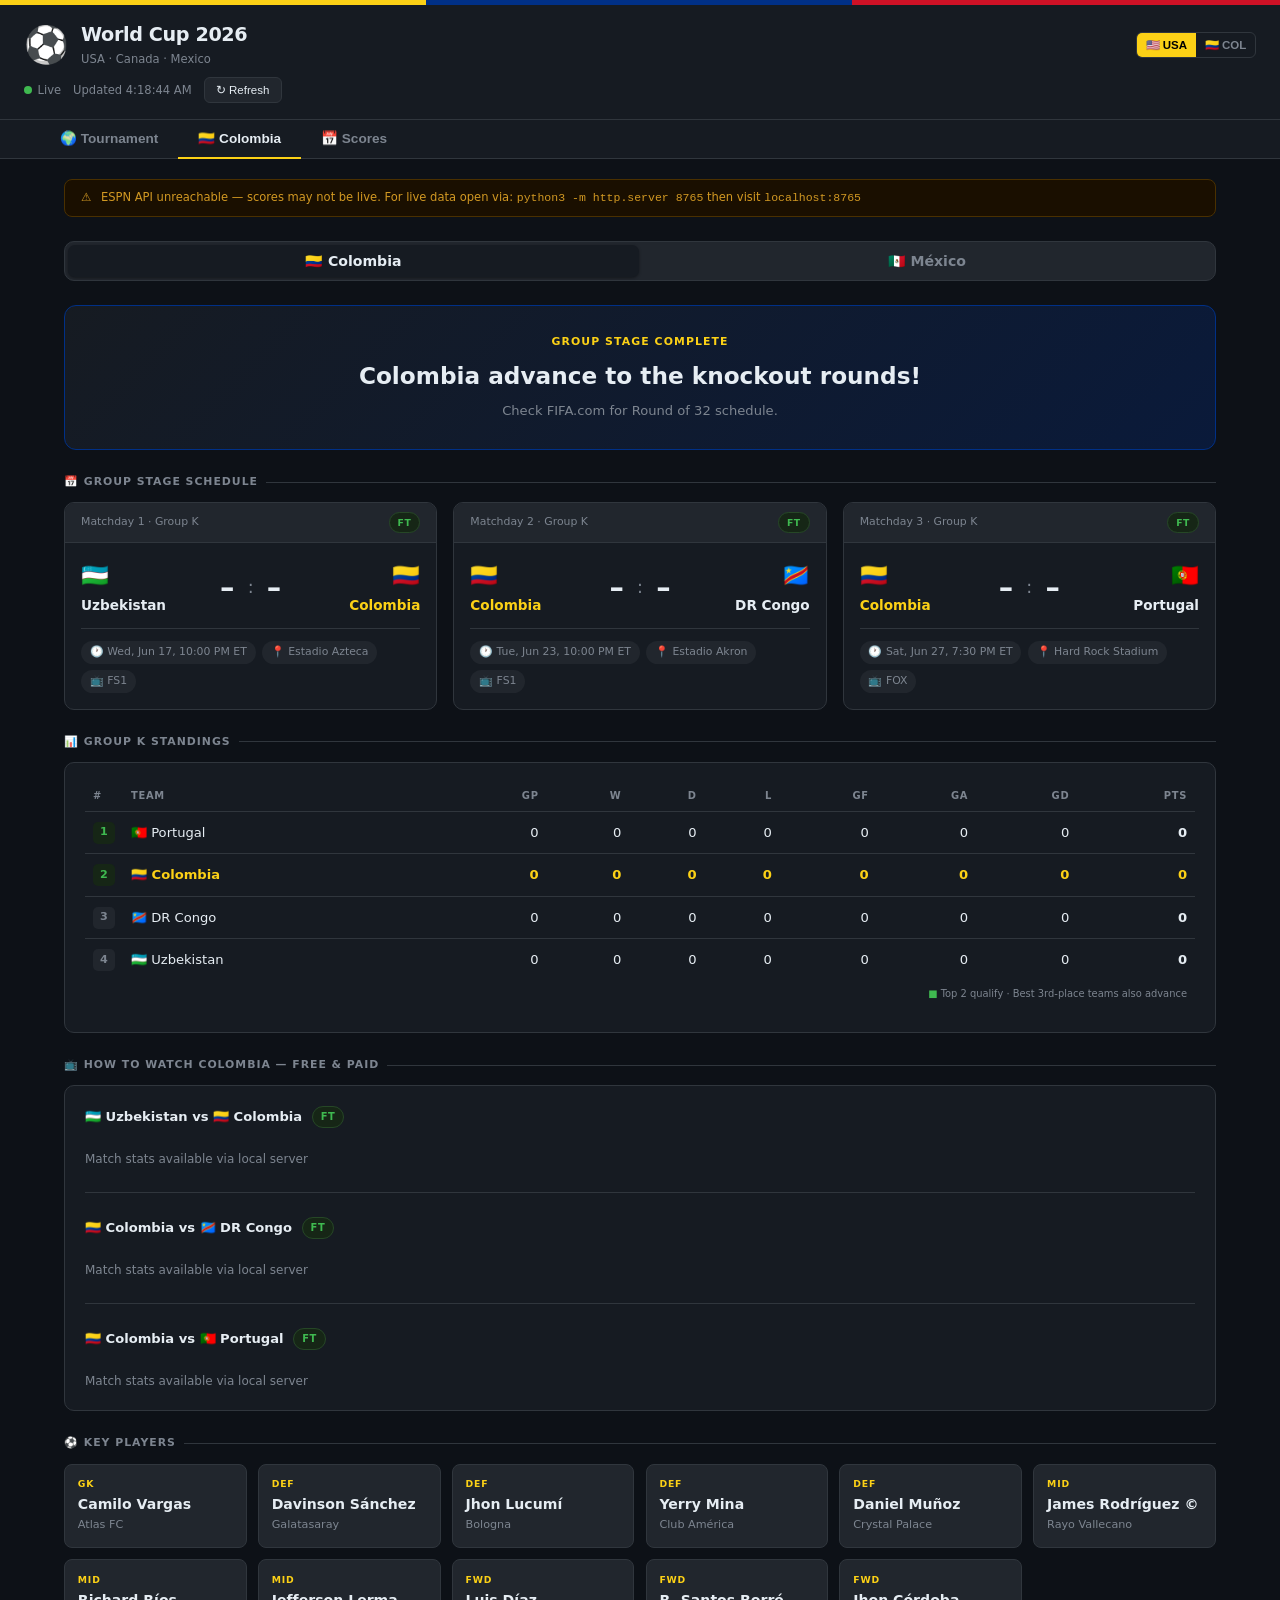
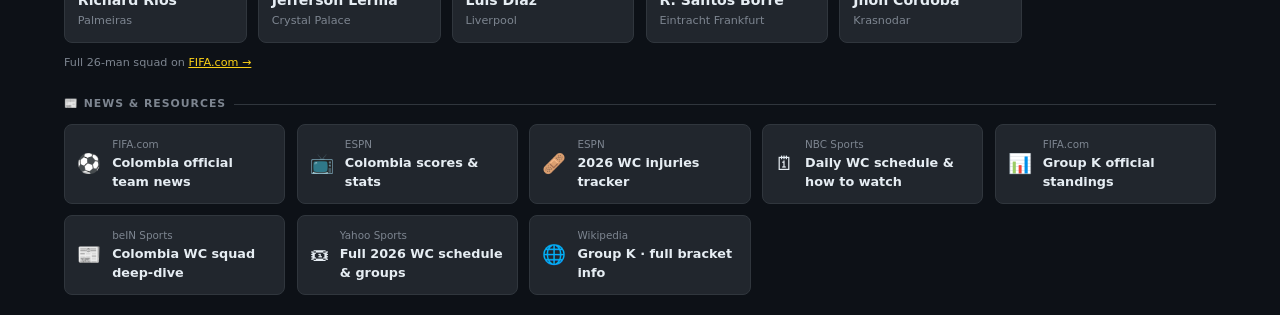
==== col/index.html @ 370831bf "Add country subpages /col and /mex with per-country PWA icons - Extract shared JS to app.js and CSS " ====
<!DOCTYPE html>
<html lang="es">
<head>
<meta charset="UTF-8">
<meta name="viewport" content="width=device-width, initial-scale=1.0">
<title>Colombia — Copa Mundial 2026</title>
<link rel="manifest" href="manifest.json">
<link rel="apple-touch-icon" href="../colombia_wc26_icon.png">
<meta name="apple-mobile-web-app-capable" content="yes">
<meta name="apple-mobile-web-app-status-bar-style" content="black-translucent">
<meta name="apple-mobile-web-app-title" content="Colombia 2026">
<meta name="theme-color" content="#FCD116">
<link rel="stylesheet" href="../app.css">
</head>
<body>

<div class="flag-stripe"></div>

<header>
  <div class="header-top">
    <div class="header-left">
      <span class="flag-icon">⚽</span>
      <div>
        <h1 id="app-title">World Cup 2026</h1>
        <div class="sub">USA · Canada · Mexico</div>
      </div>
    </div>
    <div class="lang-toggle">
      <button class="lang-btn active" id="lang-en" onclick="setLang('en')">🇺🇸 USA</button>
      <button class="lang-btn" id="lang-es" onclick="setLang('es')">🇨🇴 COL</button>
    </div>
  </div>
  <div class="header-right">
    <span id="live-indicator"><span class="live-dot"></span>Live</span>
    <span id="last-updated"></span>
    <button class="btn" id="btn-refresh" onclick="refresh()">↻ Refresh</button>
  </div>
</header>

<nav class="tabs-bar">
  <div class="tabs-nav">
    <button class="tab-btn active" data-tab="overview" onclick="switchTab('overview')">🌍 Tournament</button>
    <button class="tab-btn" id="btn-tab-team" data-tab="team" onclick="switchTab('team')">🇨🇴 Colombia</button>
    <button class="tab-btn" data-tab="scores" onclick="switchTab('scores')">📅 Scores</button>
  </div>
</nav>

<main>

  <!-- alert bar (shown on API error) -->
  <div class="alert-bar" id="alert-bar">
    <span>⚠️</span>
    <span id="alert-msg"></span>
  </div>

  <!-- ══════════════════════════════════════════════ -->
  <!-- TOURNAMENT OVERVIEW TAB                        -->
  <!-- ══════════════════════════════════════════════ -->
  <div id="tab-overview" class="tab-content active">

    <!-- Today's Games -->
    <div>
      <div class="section-label" id="today-label">⚽ Today's Games</div>
      <div id="today-games">
        <div class="today-empty">
          <div class="empty-title">Loading today's schedule…</div>
        </div>
      </div>
    </div>

    <!-- Tomorrow's Games -->
    <div>
      <div class="section-label" id="tomorrow-label">⚽ Tomorrow's Games</div>
      <div id="tomorrow-games">
        <div class="today-empty">
          <div class="empty-title">Loading tomorrow's schedule…</div>
        </div>
      </div>
    </div>

    <!-- All Group Standings -->
    <div>
      <div class="section-label" id="label-all-standings">📊 All Group Standings</div>
      <div id="all-groups">
        <div class="today-empty">
          <div class="empty-title">Loading standings…</div>
        </div>
      </div>
    </div>

  </div>

  <!-- ══════════════════════════════════════════════ -->
  <!-- TEAM TAB (Colombia / Mexico)                   -->
  <!-- ══════════════════════════════════════════════ -->
  <div id="tab-team" class="tab-content">

    <!-- TEAM SWITCHER -->
    <div class="team-switcher">
      <button class="team-btn active" id="team-btn-colombia" data-team="colombia" onclick="switchTeam('colombia')">🇨🇴 Colombia</button>
      <button class="team-btn" id="team-btn-mexico" data-team="mexico" onclick="switchTeam('mexico')">🇲🇽 México</button>
    </div>

    <!-- HERO -->
    <div id="hero"></div>

    <!-- MATCHES -->
    <div>
      <div class="section-label" id="label-col-schedule">📅 Group Stage Schedule</div>
      <div class="matches-grid" id="matches"></div>
    </div>

    <!-- STANDINGS -->
    <div>
      <div class="section-label" id="label-col-standings">📊 Group K Standings</div>
      <div class="card">
        <table class="standings-tbl" id="standings"></table>
      </div>
    </div>

    <!-- STREAMS -->
    <div>
      <div class="section-label" id="label-how-to-watch">📺 How to Watch Colombia — Free &amp; Paid</div>
      <div class="card">
        <div class="streams-list" id="streams"></div>
      </div>
    </div>

    <!-- SQUAD -->
    <div>
      <div class="section-label" id="label-key-players">⚽ Key Players</div>
      <div class="squad-grid" id="squad"></div>
      <p id="squad-footer" style="font-size:.7rem;color:var(--muted);margin-top:.75rem">
        Full 26-man squad on
        <a href="https://www.fifa.com/en/tournaments/mens/worldcup/canadamexicousa2026/teams/colombia/team-news"
           target="_blank" style="color:var(--col-yellow)">FIFA.com →</a>
      </p>
    </div>

    <!-- NEWS -->
    <div>
      <div class="section-label" id="label-news">📰 News &amp; Resources</div>
      <div class="news-grid" id="news"></div>
    </div>

  </div>

  <!-- ══════════════════════════════════════════════ -->
  <!-- SCORES TAB                                     -->
  <!-- ══════════════════════════════════════════════ -->
  <div id="tab-scores" class="tab-content">
    <div class="date-slider-wrap">
      <div class="date-track" id="date-track"></div>
    </div>
    <div id="scores-list">
      <div class="today-empty">
        <div class="empty-title" id="scores-placeholder">Select a date above</div>
      </div>
    </div>
  </div>

</main>

<script>
window.__defaultCountry = 'colombia';
window.__defaultTab = 'team';
</script>
<script src="../app.js"></script>
</body>
</html>
---- app.css ----
:root {
  --col-yellow: #FCD116;
  --col-blue:   #003087;
  --col-red:    #CE1126;
  --bg:         #0d1117;
  --surface:    #161b22;
  --surface2:   #21262d;
  --border:     #30363d;
  --text:       #e6edf3;
  --muted:      #7d8590;
  --green:      #3fb950;
  --orange:     #d29922;
}
*, *::before, *::after { box-sizing: border-box; margin: 0; padding: 0; }
body {
  background: var(--bg);
  color: var(--text);
  font-family: -apple-system, BlinkMacSystemFont, 'Segoe UI', system-ui, sans-serif;
  font-size: 14px;
  line-height: 1.5;
  min-height: 100vh;
}

/* ── HEADER ─────────────────────────────────────── */
.flag-stripe {
  height: 5px;
  background: linear-gradient(90deg,
    var(--col-yellow) 33.3%,
    var(--col-blue)   33.3% 66.6%,
    var(--col-red)    66.6%);
}
header {
  background: var(--surface);
  border-bottom: 1px solid var(--border);
  padding: 1rem 1.5rem;
  display: flex;
  flex-direction: column;
  gap: .55rem;
}
.header-top { display: flex; align-items: center; justify-content: space-between; }
.header-left { display: flex; align-items: center; gap: .75rem; }
.flag-icon { font-size: 2.25rem; line-height: 1; }
.header-left h1 { font-size: 1.2rem; font-weight: 700; letter-spacing: -.02em; }
.header-left .sub { font-size: .72rem; color: var(--muted); margin-top: .1rem; }
.header-right { display: flex; align-items: center; gap: .75rem; font-size: .72rem; color: var(--muted); }
.live-dot {
  display: inline-block; width: 8px; height: 8px;
  border-radius: 50%; background: var(--green); margin-right: .35rem;
  animation: pulse 1.5s infinite;
}
@keyframes pulse {
  0%,100% { opacity:1; transform:scale(1); }
  50%      { opacity:.4; transform:scale(.75); }
}
.btn { background: var(--surface2); border: 1px solid var(--border); color: var(--text);
       padding: .3rem .7rem; border-radius: 6px; font-size: .72rem; cursor: pointer; transition: background .15s; }
.btn:hover { background: var(--border); }
.lang-toggle { display: flex; border: 1px solid var(--border); border-radius: 6px; overflow: hidden; }
.lang-btn { background: none; border: none; color: var(--muted); padding: .3rem .55rem; font-size: .72rem; font-weight: 700; cursor: pointer; transition: background .15s, color .15s; }
.lang-btn.active { background: var(--col-yellow); color: #000; }
.lang-btn:not(.active):hover { background: var(--surface2); color: var(--text); }

/* ── TABS ────────────────────────────────────────── */
.tabs-bar {
  background: var(--surface);
  border-bottom: 1px solid var(--border);
  padding: 0 1.5rem;
}
.tabs-nav {
  display: flex;
  max-width: 1200px;
  margin: 0 auto;
}
.tab-btn {
  background: none;
  border: none;
  border-bottom: 2px solid transparent;
  color: var(--muted);
  padding: .65rem 1.25rem;
  cursor: pointer;
  font-size: .85rem;
  font-weight: 600;
  margin-bottom: -1px;
  transition: color .15s, border-color .15s;
  white-space: nowrap;
}
.tab-btn.active { color: var(--text); border-bottom-color: var(--col-yellow); }
.tab-btn:hover { color: var(--text); }

/* ── LAYOUT ─────────────────────────────────────── */
main { max-width: 1200px; margin: 0 auto; padding: 1.25rem 1.5rem; display: flex; flex-direction: column; gap: 1.5rem; }

.tab-content { display: none; flex-direction: column; gap: 1.5rem; }
.tab-content.active { display: flex; }

.section-label {
  font-size: .68rem; font-weight: 700; letter-spacing: .09em; text-transform: uppercase;
  color: var(--muted); margin-bottom: .75rem; display: flex; align-items: center; gap: .5rem;
}
.section-label::after { content: ''; flex: 1; height: 1px; background: var(--border); }

.card { background: var(--surface); border: 1px solid var(--border); border-radius: 10px; padding: 1.25rem; }

/* ── ALERT BAR ──────────────────────────────────── */
.alert-bar {
  display: none; align-items: center; gap: .6rem;
  background: #1a0f00; border: 1px solid #4a3000; border-radius: 8px;
  padding: .6rem 1rem; font-size: .72rem; color: var(--orange);
}

/* ── HERO ───────────────────────────────────────── */
.hero {
  background: linear-gradient(135deg, var(--surface) 0%, #0a1a3a 100%);
  border: 1px solid var(--col-blue); border-radius: 12px; padding: 1.75rem;
  display: grid; grid-template-columns: 1fr auto; gap: 1.5rem; align-items: center;
}
.hero.live-mode {
  border-color: var(--col-red);
  background: linear-gradient(135deg, var(--surface) 0%, #2a0808 100%);
}
.hero-eyebrow { font-size: .68rem; font-weight: 700; letter-spacing: .1em; text-transform: uppercase; color: var(--col-yellow); margin-bottom: .5rem; }
.hero-title { font-size: 1.45rem; font-weight: 700; margin-bottom: .3rem; }
.hero-detail { font-size: .82rem; color: var(--muted); margin-top: .2rem; }
.hero-streams { margin-top: .9rem; display: flex; flex-wrap: wrap; gap: .5rem; }

/* countdown */
.countdown { text-align: center; min-width: 168px; }
.countdown-label { font-size: .62rem; text-transform: uppercase; letter-spacing: .08em; color: var(--muted); margin-bottom: .5rem; }
.cd-grid { display: grid; grid-template-columns: repeat(4,1fr); gap: .4rem; }
.cd-unit { background: var(--surface2); border: 1px solid var(--border); border-radius: 8px; padding: .5rem .3rem; text-align: center; }
.cd-num  { font-size: 1.6rem; font-weight: 800; color: var(--col-yellow); line-height: 1; font-variant-numeric: tabular-nums; }
.cd-lbl  { font-size: .5rem; text-transform: uppercase; letter-spacing: .07em; color: var(--muted); margin-top: .2rem; }

/* live score */
.score-big { font-size: 2.75rem; font-weight: 900; color: var(--col-yellow); text-align: center; font-variant-numeric: tabular-nums; }
.score-teams-label { font-size: .78rem; color: var(--muted); text-align: center; margin-top: .25rem; }
.live-badge {
  display: inline-block; background: var(--col-red); color: #fff;
  font-size: .6rem; font-weight: 700; letter-spacing: .08em;
  padding: .2rem .6rem; border-radius: 99px; text-transform: uppercase;
  margin-top: .5rem;
}

/* ── MATCHES ────────────────────────────────────── */
.matches-grid { display: grid; grid-template-columns: repeat(auto-fill,minmax(290px,1fr)); gap: 1rem; }
.match-card { background: var(--surface); border: 1px solid var(--border); border-radius: 10px; overflow: hidden; }
.match-card.is-next { border-color: var(--col-yellow); }
.match-card.is-live { border-color: var(--col-red); }

.match-top {
  background: var(--surface2); padding: .55rem 1rem;
  display: flex; justify-content: space-between; align-items: center;
  font-size: .68rem; color: var(--muted); border-bottom: 1px solid var(--border);
}
.status-chip { font-size: .58rem; font-weight: 700; letter-spacing: .06em; text-transform: uppercase; padding: .15rem .5rem; border-radius: 99px; }
.status-chip.sched  { background: var(--surface); color: var(--muted); border: 1px solid var(--border); }
.status-chip.live   { background: var(--col-red); color: #fff; }
.status-chip.final  { background: #162616; color: var(--green); border: 1px solid #264726; }

.match-body { padding: 1rem; }
.match-teams {
  display: grid; grid-template-columns: 1fr auto 1fr;
  align-items: center; gap: .75rem; margin-bottom: .75rem;
}
.t-block { display: flex; flex-direction: column; gap: .2rem; }
.t-block.home { align-items: flex-start; }
.t-block.away { align-items: flex-end; text-align: right; }
.t-flag { font-size: 1.4rem; }
.t-name { font-size: .85rem; font-weight: 600; }
.t-name.col { color: var(--col-yellow); font-weight: 700; }
.score-pair { display: flex; align-items: center; gap: .4rem; }
.snum { font-size: 1.8rem; font-weight: 900; min-width: 1.4ch; text-align: center; font-variant-numeric: tabular-nums; }
.ssep { color: var(--muted); font-size: 1.1rem; }

.match-meta { display: flex; flex-wrap: wrap; gap: .4rem; padding-top: .75rem; border-top: 1px solid var(--border); }
.meta-tag { display: flex; align-items: center; gap: .3rem; background: var(--surface2); padding: .2rem .55rem; border-radius: 99px; font-size: .68rem; color: var(--muted); }

.match-streams { display: flex; flex-wrap: wrap; gap: .4rem; margin-top: .6rem; }

/* ── TODAY'S GAMES ───────────────────────────────── */
.today-empty {
  text-align: center; padding: 3rem 1rem; color: var(--muted);
  background: var(--surface); border: 1px solid var(--border); border-radius: 10px;
}
.today-empty .empty-title { font-size: 1.1rem; font-weight: 600; color: var(--text); margin-bottom: .4rem; }

/* ── GROUPS GRID ─────────────────────────────────── */
.groups-grid { display: grid; grid-template-columns: repeat(auto-fill, minmax(260px,1fr)); gap: 1rem; }
.group-name {
  font-size: .72rem; font-weight: 700; letter-spacing: .09em; text-transform: uppercase;
  color: var(--col-yellow); margin-bottom: .75rem;
}

/* ── STANDINGS ──────────────────────────────────── */
.standings-tbl { width: 100%; border-collapse: collapse; font-size: .82rem; }
.standings-tbl th { text-align: right; font-size: .62rem; font-weight: 700; letter-spacing: .07em; text-transform: uppercase; color: var(--muted); padding: .4rem .5rem; border-bottom: 1px solid var(--border); }
.standings-tbl th:first-child, .standings-tbl th:nth-child(2) { text-align: left; }
.standings-tbl td { padding: .6rem .5rem; text-align: right; border-bottom: 1px solid var(--border); }
.standings-tbl td:nth-child(2) { text-align: left; }
.standings-tbl tr:last-child td { border-bottom: none; }
.standings-tbl tr.col-row td { color: var(--col-yellow); font-weight: 600; }
.standings-tbl tr:hover td { background: var(--surface2); }
.pos-num { display: inline-flex; align-items: center; justify-content: center; width: 22px; height: 22px; border-radius: 5px; font-size: .7rem; font-weight: 700; background: var(--surface2); color: var(--muted); }
.pos-num.q { background: #162616; color: var(--green); }
.t-cell { display: flex; align-items: center; gap: .5rem; }

/* ── STREAMS ────────────────────────────────────── */
.streams-list { display: grid; gap: .9rem; }
.stream-row { display: grid; grid-template-columns: 210px 1fr; gap: 1rem; align-items: start; }
.stream-match-name { font-size: .82rem; font-weight: 600; }
.stream-match-time { font-size: .7rem; color: var(--muted); }
.chips { display: flex; flex-wrap: wrap; gap: .45rem; }
.chip {
  display: inline-flex; align-items: center; gap: .35rem;
  padding: .32rem .72rem; border-radius: 8px; font-size: .73rem; font-weight: 600;
  text-decoration: none; transition: opacity .15s;
}
.chip:hover { opacity: .8; }
.chip.free  { background: #162616; color: var(--green); border: 1px solid #264726; }
.chip.cable { background: var(--surface2); color: var(--text); border: 1px solid var(--border); }
.chip.tele  { background: #1a0025; color: #c084fc; border: 1px solid #4c2077; }
.free-tag { font-size: .52rem; background: var(--green); color: #000; padding: .1rem .35rem; border-radius: 99px; font-weight: 700; }

/* ── SQUAD ──────────────────────────────────────── */
.squad-grid { display: grid; grid-template-columns: repeat(auto-fill,minmax(155px,1fr)); gap: .7rem; }
.player { background: var(--surface2); border: 1px solid var(--border); border-radius: 8px; padding: .8rem; }
.p-pos { font-size: .58rem; font-weight: 700; letter-spacing: .09em; text-transform: uppercase; color: var(--col-yellow); margin-bottom: .2rem; }
.p-name { font-size: .88rem; font-weight: 600; }
.p-club { font-size: .7rem; color: var(--muted); margin-top: .1rem; }

/* ── NEWS ───────────────────────────────────────── */
.news-grid { display: grid; grid-template-columns: repeat(auto-fill,minmax(210px,1fr)); gap: .7rem; }
.news-a { display: flex; align-items: center; gap: .7rem; background: var(--surface2); border: 1px solid var(--border); border-radius: 8px; padding: .75rem; text-decoration: none; color: var(--text); transition: border-color .15s; }
.news-a:hover { border-color: var(--col-yellow); }
.news-icon { font-size: 1.2rem; flex-shrink: 0; }
.news-src { font-size: .65rem; color: var(--muted); }
.news-ttl { font-size: .8rem; font-weight: 600; }

/* ── RESPONSIVE ─────────────────────────────────── */
@media (max-width: 640px) {
  .hero { grid-template-columns: 1fr; }
  .stream-row { grid-template-columns: 1fr; }
  main { padding: 1rem .75rem; }
  .card { padding: .85rem .75rem; }
  .standings-tbl { font-size: .73rem; }
  .standings-tbl th { padding: .3rem .2rem; }
  .standings-tbl td { padding: .45rem .2rem; }
  .t-cell { gap: .25rem; }
  .pos-num { width: 18px; height: 18px; font-size: .62rem; }
}

/* ── DIVIDER ────────────────────────────────────── */
.stream-divider { border: none; border-top: 1px solid var(--border); margin: .6rem 0; }

/* ── DATE SLIDER ────────────────────────────────── */
.date-slider-wrap {
  overflow-x: auto; -webkit-overflow-scrolling: touch; scrollbar-width: none;
  background: var(--surface); border-bottom: 1px solid var(--border);
  margin: -1rem -1rem .75rem;
}
.date-slider-wrap::-webkit-scrollbar { display: none; }
.date-track { display: flex; gap: .2rem; padding: .55rem .75rem; width: max-content; }
.date-pill {
  display: flex; flex-direction: column; align-items: center;
  padding: .4rem .8rem; border-radius: 8px; border: 1px solid transparent;
  background: none; color: var(--muted); cursor: pointer;
  font-family: inherit; transition: all .15s; min-width: 50px;
}
.date-pill:hover { background: var(--surface2); color: var(--text); }
.date-pill.active { background: var(--col-yellow); color: #000; font-weight: 700; }
.date-pill .dp-dow { font-size: .58rem; text-transform: uppercase; letter-spacing: .06em; margin-bottom: .1rem; }
.date-pill .dp-md  { font-size: .8rem; }

/* ── SCORES LIST ─────────────────────────────────── */
.scores-list { display: flex; flex-direction: column; gap: .45rem; }
.score-row {
  background: var(--surface); border: 1px solid var(--border);
  border-radius: 10px; overflow: hidden; cursor: pointer; user-select: none;
}
.score-row:hover .score-header { background: var(--surface2); }
.score-header {
  display: grid; grid-template-columns: 1fr auto;
  gap: .75rem; align-items: center; padding: .7rem 1rem;
}
.score-teams { display: flex; flex-direction: column; gap: .35rem; }
.score-team { display: flex; align-items: center; gap: .5rem; font-size: .88rem; font-weight: 600; }
.score-team .t-flag { font-size: 1.1rem; }
.score-num { margin-left: auto; font-size: 1.15rem; font-weight: 900; min-width: 1.2ch; text-align: right; font-variant-numeric: tabular-nums; }
.score-right { display: flex; flex-direction: column; align-items: flex-end; gap: .35rem; }
.score-chevron { font-size: .65rem; color: var(--muted); }
.score-note { font-size: .62rem; color: var(--muted); margin-top: -.1rem; }
.score-detail { padding: .75rem 1rem; border-top: 1px solid var(--border); }
.espn-link {
  display: inline-flex; align-items: center; gap: .35rem; margin-top: .65rem;
  font-size: .72rem; color: var(--muted); text-decoration: none;
  border: 1px solid var(--border); border-radius: 6px; padding: .3rem .7rem;
  transition: border-color .15s, color .15s;
}
.espn-link:hover { color: var(--col-yellow); border-color: var(--col-yellow); }

/* ── MATCH RECAP (post-game stats) ──────────────── */
.match-recap { margin-top: .6rem; padding-top: .6rem; border-top: 1px solid var(--border); }
.recap-goals { font-size: .72rem; color: var(--text); line-height: 1.6; }
.recap-goals.away { text-align: right; }
.goal-type { font-size: .55rem; background: var(--surface2); color: var(--muted); border: 1px solid var(--border); padding: .05rem .3rem; border-radius: 99px; font-weight: 700; vertical-align: middle; }
.recap-stats { margin-top: .55rem; display: grid; gap: .2rem; }
.recap-stat { display: grid; grid-template-columns: 1fr auto 1fr; gap: .3rem; align-items: center; font-size: .7rem; }
.recap-val { font-weight: 700; }
.recap-val:last-child { text-align: right; }
.recap-label { text-align: center; color: var(--muted); font-size: .62rem; white-space: nowrap; padding: 0 .3rem; }

/* stream-row override for completed matches */
.stream-row.is-final { grid-template-columns: 1fr; }
.stream-recap-header { display: flex; align-items: center; gap: .6rem; margin-bottom: .4rem; }
.stream-final-score { font-size: .82rem; font-weight: 700; }

/* ── TEAM SWITCHER ──────────────────────────────── */
.team-switcher {
  display: flex; background: var(--surface2); border: 1px solid var(--border);
  border-radius: 10px; padding: 3px; gap: 3px;
}
.team-btn {
  flex: 1; background: none; border: none; color: var(--muted);
  padding: .5rem .75rem; font-size: .88rem; font-weight: 600;
  cursor: pointer; border-radius: 7px; font-family: inherit;
  transition: background .15s, color .15s;
}
.team-btn.active { background: var(--surface); color: var(--text); box-shadow: 0 1px 3px rgba(0,0,0,.4); }
.standings-tbl tr.mex-row td { color: #3dd68c; font-weight: 600; }
.t-name.mex { color: #3dd68c; font-weight: 700; }
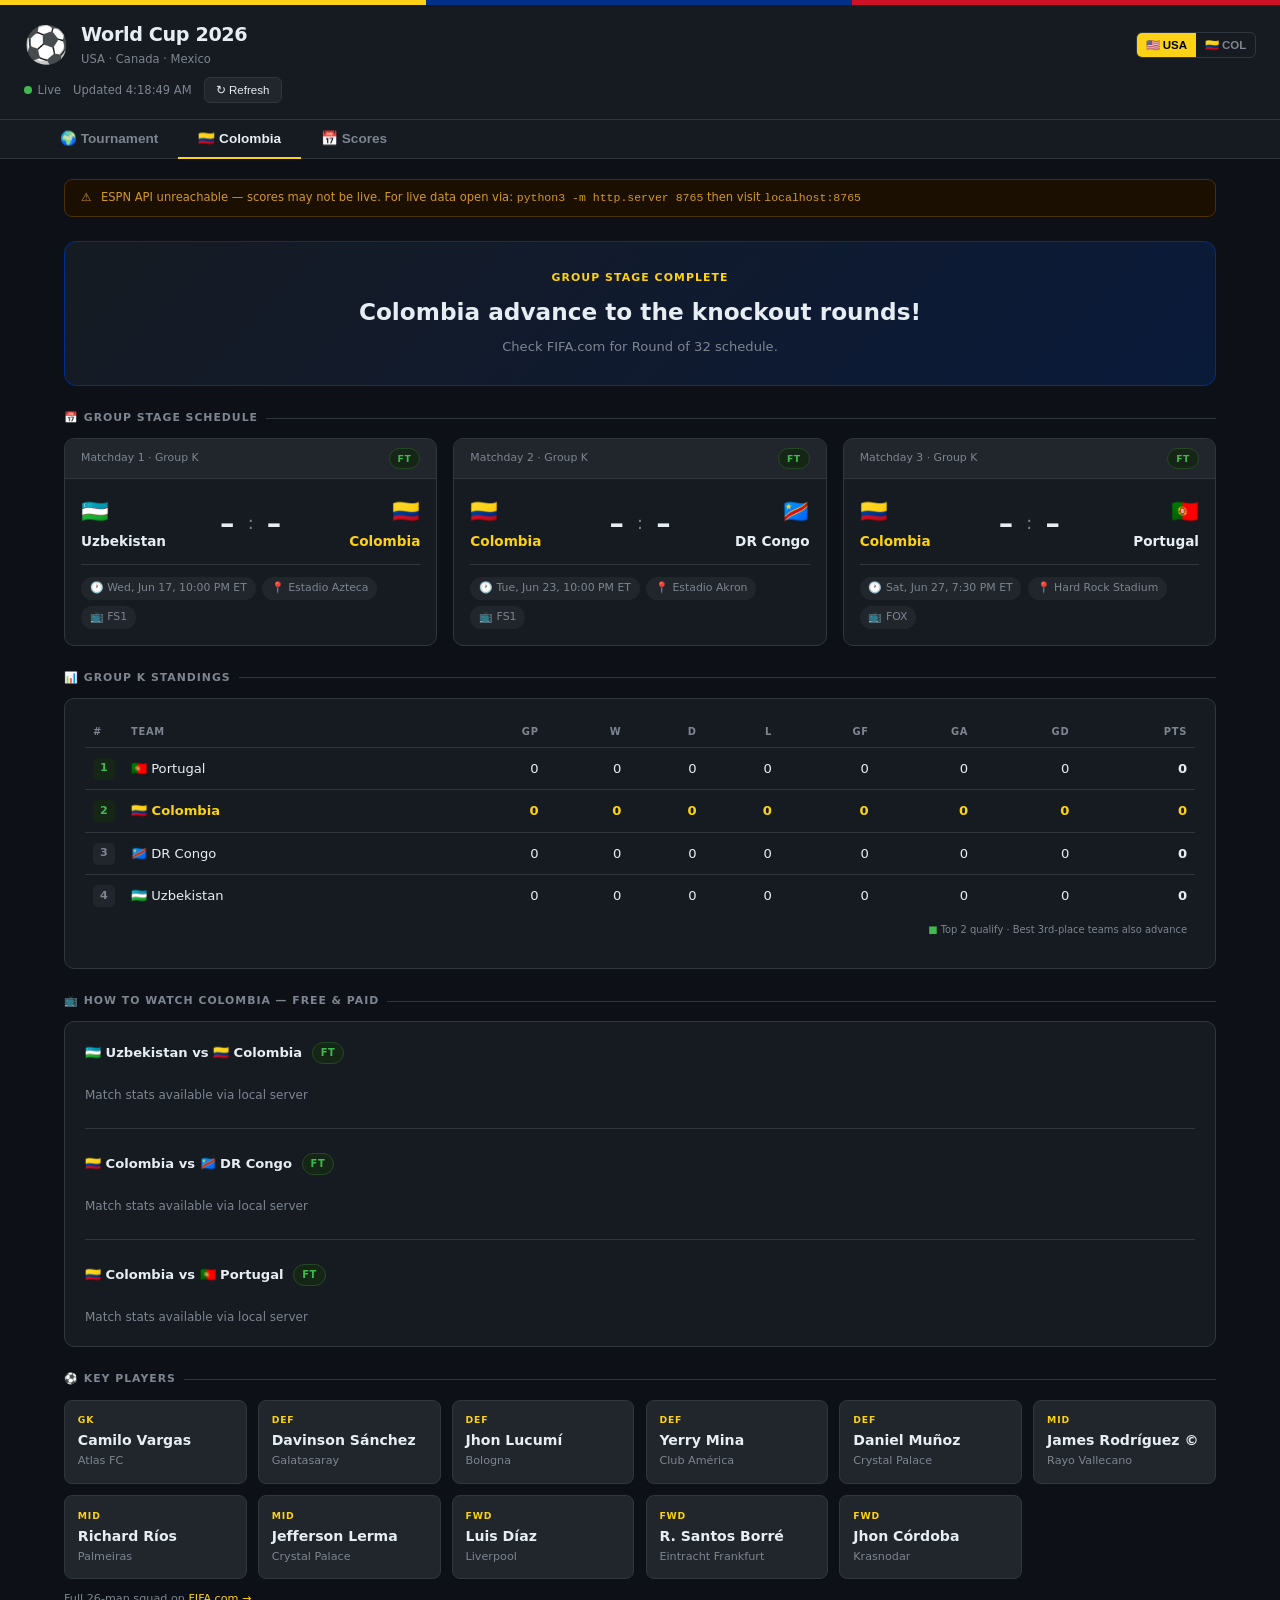
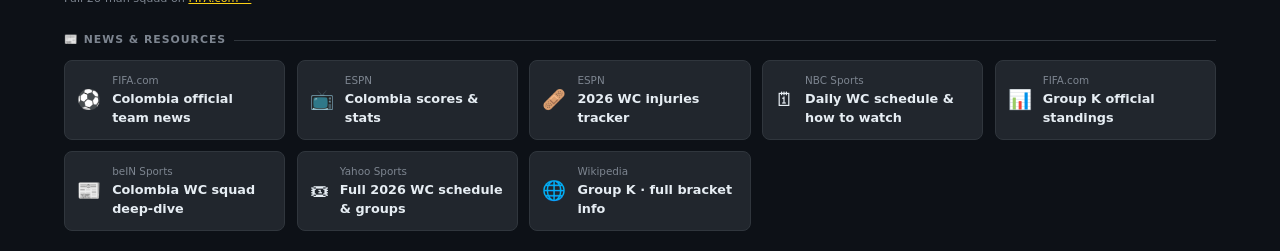
==== commit 5660fabe: "Hide country toggle on /col and /mex pages The Colombia and Mexico dedicated URLs now lock to their " ====
--- a/col/index.html
+++ b/col/index.html
@@ -95,11 +95,6 @@
   <!-- ══════════════════════════════════════════════ -->
   <div id="tab-team" class="tab-content">
 
-    <!-- TEAM SWITCHER -->
-    <div class="team-switcher">
-      <button class="team-btn active" id="team-btn-colombia" data-team="colombia" onclick="switchTeam('colombia')">🇨🇴 Colombia</button>
-      <button class="team-btn" id="team-btn-mexico" data-team="mexico" onclick="switchTeam('mexico')">🇲🇽 México</button>
-    </div>
 
     <!-- HERO -->
     <div id="hero"></div>
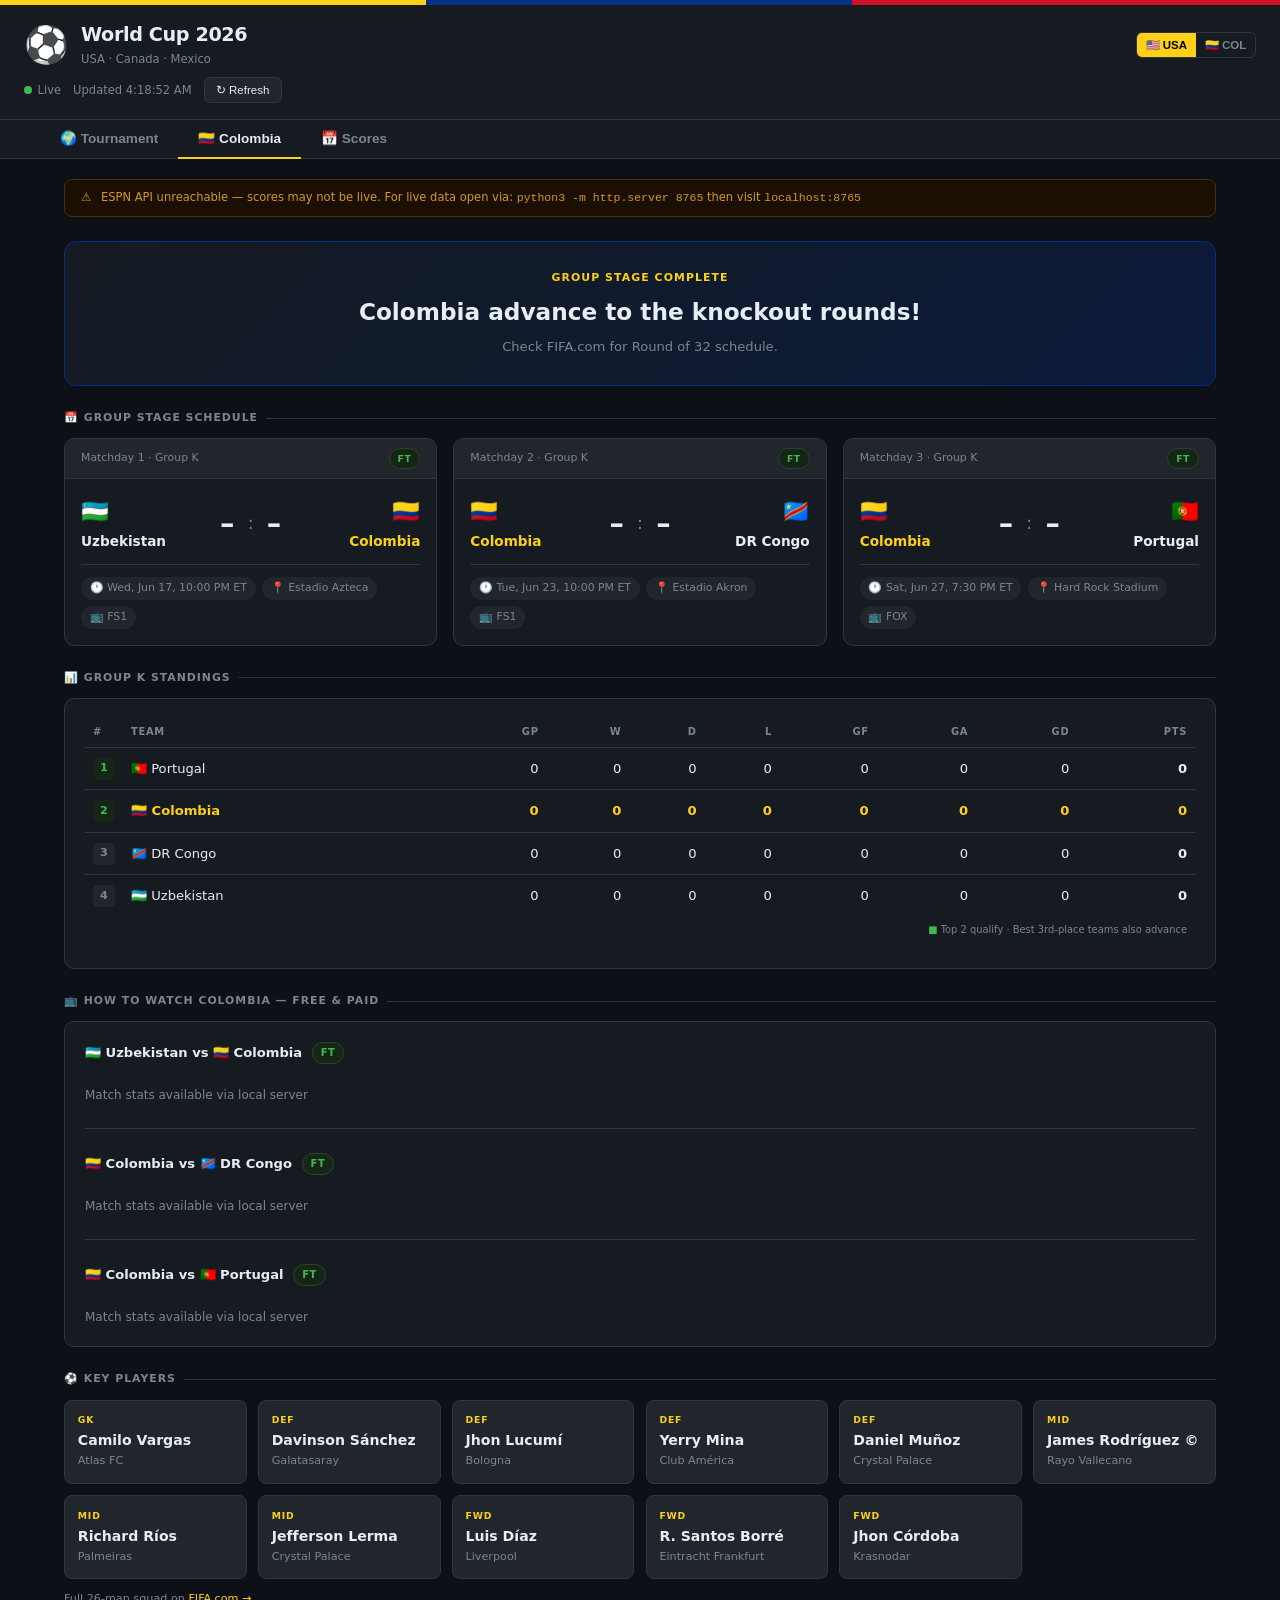
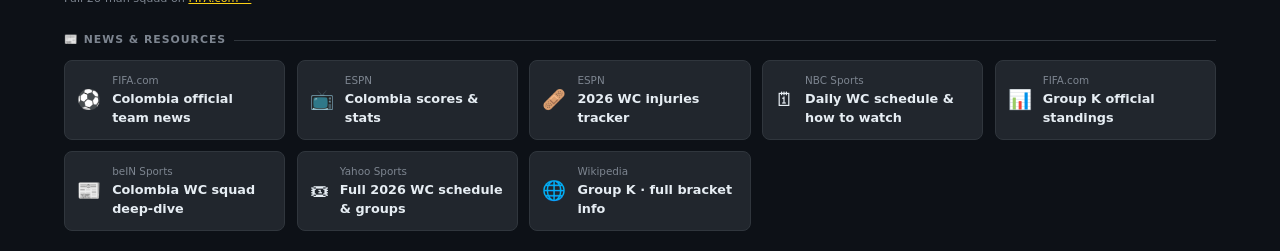
==== commit 7bf61a46: "Add bracket view to /col and /mex pages The Colombia and Mexico landing pages had a stripped-down To" ====
--- a/col/index.html
+++ b/col/index.html
@@ -58,6 +58,15 @@
   <!-- ══════════════════════════════════════════════ -->
   <div id="tab-overview" class="tab-content active">
 
+    <!-- Games | Bracket toggle -->
+    <div class="team-switcher">
+      <button class="team-btn active" id="ov-btn-games" onclick="switchOverview('games')">⚽ Games</button>
+      <button class="team-btn" id="ov-btn-bracket" onclick="switchOverview('bracket')">🏆 Bracket</button>
+    </div>
+
+    <!-- GAMES SUB-VIEW -->
+    <div id="ov-games" class="ov-subview">
+
     <!-- Today's Games -->
     <div>
       <div class="section-label" id="today-label">⚽ Today's Games</div>
@@ -84,6 +93,19 @@
       <div id="all-groups">
         <div class="today-empty">
           <div class="empty-title">Loading standings…</div>
+        </div>
+      </div>
+    </div>
+
+    </div><!-- /ov-games -->
+
+    <!-- BRACKET SUB-VIEW -->
+    <div id="ov-bracket" class="ov-subview hidden">
+      <div class="bracket-scroll-wrap">
+        <div class="bracket-rounds" id="bracket-rounds">
+          <div class="bracket-empty">
+            <div class="empty-title">Loading bracket…</div>
+          </div>
         </div>
       </div>
     </div>
--- a/app.css
+++ b/app.css
@@ -328,3 +328,87 @@
 .team-btn.active { background: var(--surface); color: var(--text); box-shadow: 0 1px 3px rgba(0,0,0,.4); }
 .standings-tbl tr.mex-row td { color: #3dd68c; font-weight: 600; }
 .t-name.mex { color: #3dd68c; font-weight: 700; }
+
+/* ── OVERVIEW SUB-VIEWS ──────────────────────────── */
+.ov-subview { display: flex; flex-direction: column; gap: 1.5rem; }
+.ov-subview.hidden { display: none; }
+
+/* ── BRACKET ──────────────────────────────────────── */
+.bracket-scroll-wrap {
+  overflow-x: auto;
+  -webkit-overflow-scrolling: touch;
+  padding-bottom: .75rem;
+  margin: -.25rem;
+}
+.bracket-rounds {
+  display: flex;
+  gap: .75rem;
+  align-items: flex-start;
+  min-width: max-content;
+  padding: .25rem;
+}
+.bracket-round { display: flex; flex-direction: column; gap: .4rem; width: 176px; }
+.bracket-round-label {
+  font-size: .6rem; font-weight: 700; letter-spacing: .09em; text-transform: uppercase;
+  color: var(--col-yellow); text-align: center; padding: .4rem 0 .5rem;
+  border-bottom: 1px solid var(--border);
+}
+.bracket-matches { display: flex; flex-direction: column; gap: .45rem; }
+.b-match {
+  background: var(--surface); border: 1px solid var(--border);
+  border-radius: 8px; overflow: hidden;
+}
+.b-match.is-live  { border-color: var(--col-red); }
+.b-match.is-done  { opacity: .85; }
+.b-team {
+  display: flex; align-items: center; gap: .35rem;
+  padding: .38rem .55rem; font-size: .78rem; font-weight: 600;
+}
+.b-team + .b-team { border-top: 1px solid var(--border); }
+.b-flag { font-size: .95rem; flex-shrink: 0; }
+.b-name { flex: 1; white-space: nowrap; overflow: hidden; text-overflow: ellipsis; color: var(--text); }
+.b-score { font-size: .95rem; font-weight: 900; min-width: 1.2ch; text-align: right; font-variant-numeric: tabular-nums; }
+.b-team.hl-col .b-name { color: var(--col-yellow); }
+.b-team.hl-mex .b-name { color: #3dd68c; }
+.b-team.winner .b-name,
+.b-team.winner .b-score { color: #fff; }
+.b-team.loser  .b-name,
+.b-team.loser  .b-score { color: var(--muted); }
+.b-status {
+  font-size: .53rem; font-weight: 700; letter-spacing: .06em; text-transform: uppercase;
+  text-align: right; padding: .18rem .55rem;
+  border-top: 1px solid var(--border); background: var(--surface2); color: var(--muted);
+}
+.b-status.live  { color: var(--col-red);  background: #1a0000; }
+.b-status.final { color: var(--green);    background: #162616; }
+.bracket-empty {
+  text-align: center; padding: 3rem 1.5rem; color: var(--muted);
+  background: var(--surface); border: 1px solid var(--border);
+  border-radius: 10px; min-width: 300px;
+}
+.bracket-empty .empty-title { font-size: 1.05rem; font-weight: 600; color: var(--text); margin-bottom: .5rem; }
+.bracket-round-sep {
+  width: 1px; background: var(--border); align-self: stretch; margin-top: 2rem;
+}
+
+/* ── PROJECTED BRACKET ────────────────────────────── */
+.bracket-proj { display: flex; flex-direction: column; gap: .6rem; width: 188px; }
+.bracket-proj-banner {
+  background: var(--surface); border: 1px solid var(--border);
+  border-left: 3px solid var(--col-yellow); border-radius: 8px; padding: .55rem .65rem;
+}
+.proj-title { font-size: .82rem; font-weight: 800; color: var(--text); }
+.proj-note  { font-size: .64rem; color: var(--muted); margin-top: .2rem; line-height: 1.3; }
+.bracket-proj-foot {
+  font-size: .63rem; color: var(--muted); line-height: 1.35;
+  border-top: 1px solid var(--border); padding-top: .5rem;
+}
+.b-pos {
+  font-size: .54rem; font-weight: 800; letter-spacing: .03em;
+  color: var(--col-yellow); background: var(--surface2);
+  border-radius: 4px; padding: .1rem .26rem; min-width: 2.2ch;
+  text-align: center; flex-shrink: 0; font-variant-numeric: tabular-nums;
+}
+.b-match.b-proj .b-team { padding: .42rem .5rem; }
+.b-team.tbd .b-name { color: var(--muted); font-style: italic; }
+.b-team.tbd .b-flag { opacity: .35; }
